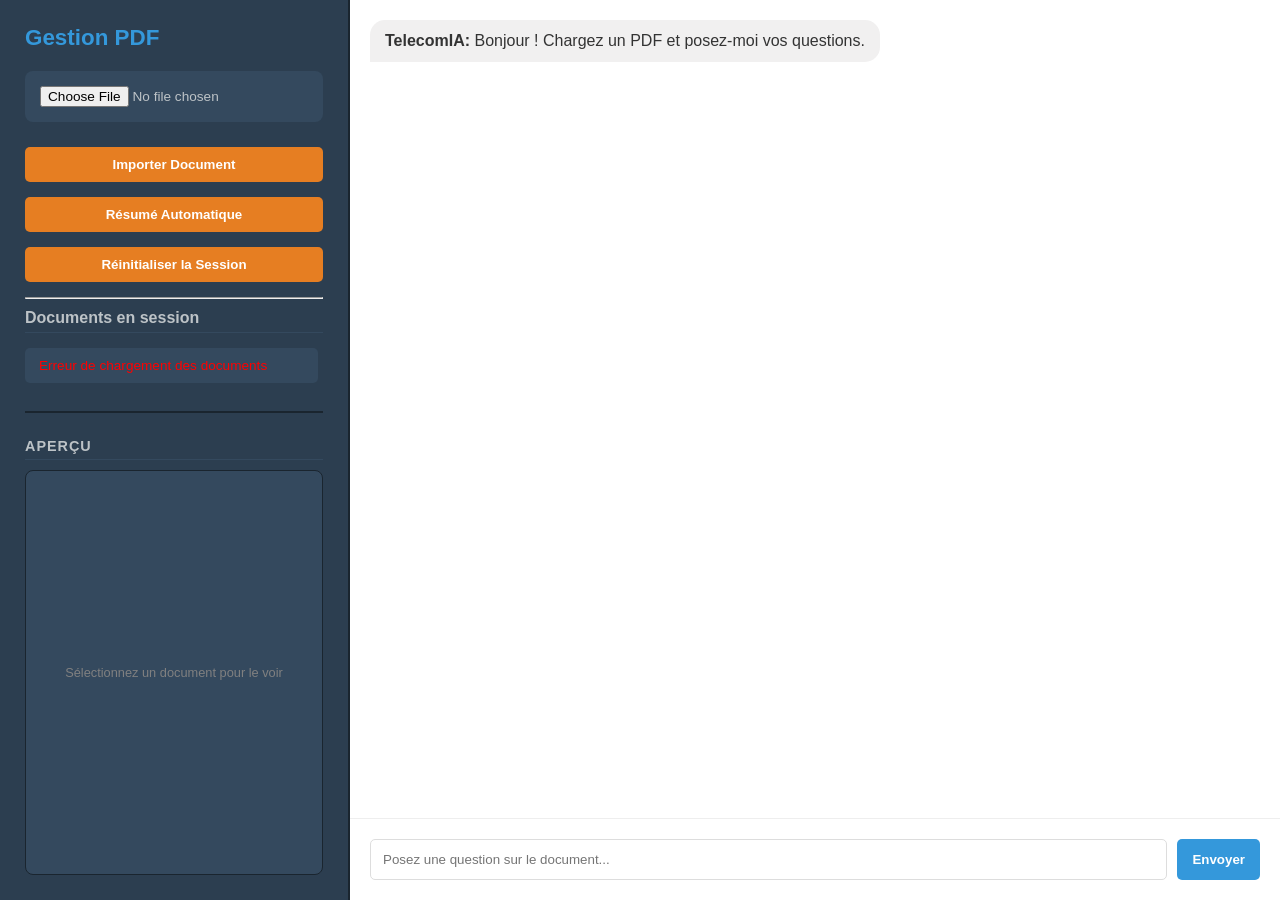
==== index.html @ db1c9161 "1er commit plein de bug" ====
<!DOCTYPE html>
<html lang="fr">
<head>
    <meta charset="UTF-8">
    <title>Mon IA Documentaire - TelecomIA RAG</title>
    <link rel="stylesheet" href="style.css">
</head>
<body>

<div class="main-layout">
    <div class="sidebar">
        <h2>Gestion PDF</h2>
        
        <div class="upload-section">
            <input type="file" id="pdfFile" accept=".pdf">
        </div>
        
        <div id="progress-container" style="display: none; ">
            <progress id="upload-progress" value="0" max="100" style="width: 100%;"></progress>
            <span id="progress-percent">0%</span>
        </div>

        <button id="btnImport" class="secondary">Importer Document</button>

        <button id="btnResume" class="secondary">Résumé Automatique</button>

        <button id="btnReset" class="secondary">Réinitialiser la Session</button>
        
        <hr>
        
        <h3>Documents en session</h3>
        <ul id="listeDocs">
            </ul>

        <div id="pdfViewerContainer">
            <h3>Aperçu</h3>
            <div id="pdfViewer">
                <p style="color: gray; font-size: 0.8em;">Sélectionnez un document pour le voir</p>
            </div>
        </div>
    </div>

    <div class="chat-area">
        <div id="chatBox">
            <div class="ai-msg"><b>TelecomIA:</b> Bonjour ! Chargez un PDF et posez-moi vos questions.</div>
        </div>
        
        <div class="input-group">
            <input type="text" id="question" placeholder="Posez une question sur le document...">
            <button id="btnEnvoyer">Envoyer</button>
        </div>
    </div>
</div>

<script src="index.js"></script>
</body>
</html>
---- style.css ----
/* --- Mise en page globale --- */
* {
    box-sizing: border-box;
    margin: 0;
    padding: 0;
}

body {
    font-family: 'Segoe UI', Tahoma, Geneva, Verdana, sans-serif;
    background-color: #f0f2f5;
    color: #333;
}

.main-layout {
    display: flex;
    height: 100vh; /* Toute la hauteur de l'écran */
    overflow: hidden;
}
/* --- Barre latérale (Sidebar) - VERSION COMPLÈTE --- */
.sidebar {
    /* Structure */
    width: 350px;
    height: 100vh;
    overflow-y: auto;
    display: flex;
    flex-direction: column;

    /* Look & Design */
    background-color: #2c3e50;
    color: #ecf0f1;
    padding: 25px;
    border-right: 2px solid #1a252f;
    box-shadow: 2px 0 10px rgba(0,0,0,0.2);
}

/* On garde les styles des éléments internes */
.sidebar h2 {
    font-size: 1.4em;
    margin-bottom: 20px;
    color: #3498db;
    font-weight: 600;
}

.sidebar h3 {
    font-size: 1em;
    margin-top: 10px;
    margin-bottom: 15px;
    color: #bdc3c7;
    border-bottom: 1px solid #34495e;
    padding-bottom: 5px;
}

.upload-section {
    margin-bottom: 25px;
    background: #34495e;
    padding: 15px;
    border-radius: 8px;
}

input[type="file"] {
    width: 100%;
    color: #bdc3c7;
    font-size: 0.85em;
}

/* --- Boutons --- */
button {
    padding: 10px 15px;
    border: none;
    border-radius: 5px;
    cursor: pointer;
    font-weight: bold;
    transition: background 0.3s;
}

#btnEnvoyer {
    background-color: #3498db;
    color: white;
}

#btnEnvoyer:hover {
    background-color: #2980b9;
}

.secondary {
    background-color: #e67e22;
    color: white;
    width: 100%;
    margin-bottom: 15px;
}

.secondary:hover {
    background-color: #d35400;
}
/* --- Liste des documents --- */
#listeDocs {
    list-style: none;
    margin-bottom: 20px;
    flex-shrink: 0; /* Empêche la liste de s'écraser, mais on va limiter sa hauteur */
    max-height: 110px; /* Taille maximum avant de scroller */
    overflow-y: auto;
    padding-right: 5px;
}

#listeDocs li {
    background: #34495e;
    padding: 10px; /* Plus d'espace pour cliquer */
    margin-bottom: 8px;
    border-radius: 5px;
    font-size: 0.85em;
    cursor: pointer;
    transition: all 0.2s ease;
    border-left: 4px solid transparent; /* Petit détail chic */
    white-space: nowrap; /* Empêche le texte de revenir à la ligne */
    overflow: hidden; /* Cache ce qui dépasse */
    text-overflow: ellipsis; /* Coupe le nom si trop long */
}

#listeDocs li:hover {
    background: #4e6a85;
    transform: translateX(3px); /* Effet de glissement au survol */
}

/* CLASSE ACTIVE : Ajoutée par le JS quand on clique */
#listeDocs li.actif {
    background: #3498db; 
    border-left: 5px solid #fff;
    font-weight: bold;
    box-shadow: 0 4px 12px rgba(0,0,0,0.2);
    position: relative; /* Indispensable pour placer la forme */
    clip-path: polygon(0% 0%, 95% 0%, 100% 50%, 95% 100%, 0% 100%);
    padding-right: 20px; /* Décale légèrement l'élément vers la droite */
}

/* Le triangle blanc */
#listeDocs li.actif::after {
    content: "";
    position: absolute;
    /* On le place juste avant la pointe de ta forme */
    right: 15%; 
    top: 50%;
    transform: translateY(-50%);
    
    /* Dessin du triangle blanc */
    border-top: 6px solid transparent;
    border-bottom: 6px solid transparent;
    border-left: 8px solid #fff; 
}

/* --- Vue Document (PDF) --- */
#pdfViewerContainer {
    flex-grow: 1;
    display: flex;
    flex-direction: column;
    border-top: 2px solid #1a252f;
    padding-top: 15px;
    min-height: 0; /* Important pour le scroll interne */
}

#pdfViewerContainer h3 {
    font-size: 0.9em;
    text-transform: uppercase;
    letter-spacing: 1px;
    margin-bottom: 10px;
    color: #bdc3c7;
}

#pdfViewer {
    flex-grow: 1;
    background: #34495e; /* Couleur sombre pour faire ressortir le PDF blanc */
    border-radius: 8px;
    overflow: hidden;
    display: flex;
    align-items: center;
    justify-content: center;
    border: 1px solid #1a252f;
}

#pdfViewer embed, #pdfViewer iframe {
    width: 100%;
    height: 100%;
    border: none;
}

/* --- Zone de Chat --- */
.chat-area {
    flex: 1;
    display: flex;
    flex-direction: column;
    background-color: white;
}

#chatBox {
    flex: 1;
    padding: 20px;
    overflow-y: auto;
    display: flex;
    flex-direction: column;
    gap: 15px;
}

.ai-msg {
    align-self: flex-start;
    background-color: #f1f0f0;
    padding: 10px 15px;
    border-radius: 15px 15px 15px 0;
    max-width: 80%;
    line-height: 1.4;
}

.user-msg {
    align-self: flex-end;
    background-color: #3498db;
    color: white;
    padding: 10px 15px;
    border-radius: 15px 15px 0 15px;
    max-width: 80%;
}

/* --- Barre de saisie --- */
.input-group {
    padding: 20px;
    border-top: 1px solid #eee;
    display: flex;
    gap: 10px;
}

#question {
    flex: 1;
    padding: 12px;
    border: 1px solid #ddd;
    border-radius: 5px;
    outline: none;
}
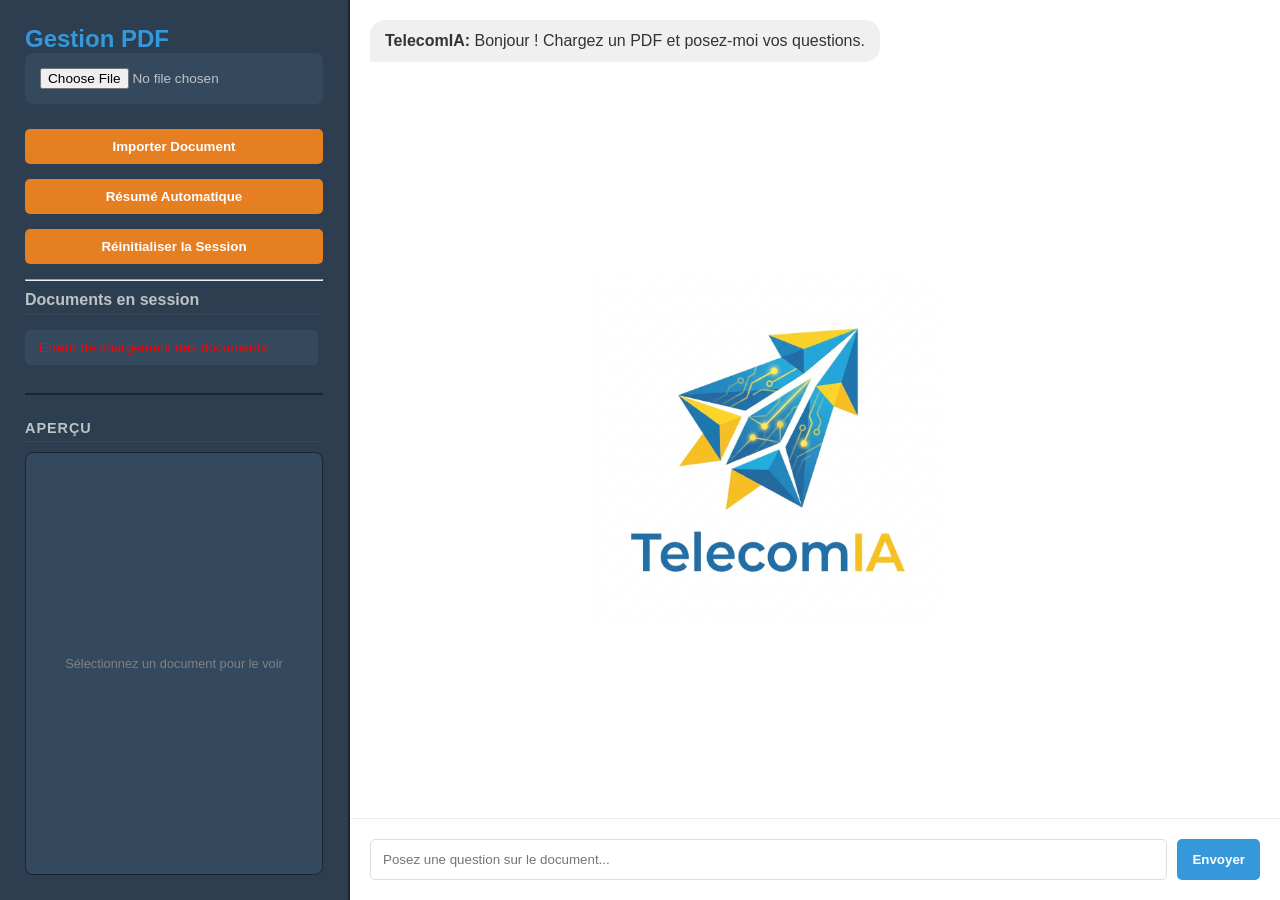
==== commit 984f3528: "ça marche enfin2" ====
--- a/index.html
+++ b/index.html
@@ -9,7 +9,9 @@
 
 <div class="main-layout">
     <div class="sidebar">
-        <h2>Gestion PDF</h2>
+        <button onclick="window.location.reload()" class="btn-titre-refresh">
+                 Gestion PDF
+        </button>
         
         <div class="upload-section">
             <input type="file" id="pdfFile" accept=".pdf">
--- a/style.css
+++ b/style.css
@@ -16,7 +16,25 @@
     height: 100vh; /* Toute la hauteur de l'écran */
     overflow: hidden;
 }
-/* --- Barre latérale (Sidebar) - VERSION COMPLÈTE --- */
+/* --- Barre latérale (Sidebar) --- */
+.btn-titre-refresh {
+    background: none;
+    border: none;
+    color: #3498db; /* Ta couleur bleue actuelle */
+    font-size: 24px; /* À ajuster selon ton design */
+    font-weight: bold;
+    cursor: pointer;
+    padding: 0;
+    text-align: left;
+    transition: opacity 0.2s;
+}
+
+.btn-titre-refresh:hover {
+    opacity: 0.7; /* Petit effet au survol pour montrer que c'est cliquable */
+}
+
+
+
 .sidebar {
     /* Structure */
     width: 350px;
@@ -197,9 +215,33 @@
     display: flex;
     flex-direction: column;
     gap: 15px;
-}
+    position: relative;
+    background-color: white;
+}
+
+#chatBox::before {
+    content: "";
+    position: fixed;
+    top: 50%;
+    left: 60%;
+    transform: translate(-50%, -50%);
+    width: 350px;  /* Taille du logo */
+    height: 350px; 
+    /* Remplace 'logo.png' par le chemin de ton image */
+    background-image: url('images/LOGOTelecomIA.png'); 
+    background-repeat: no-repeat;
+    background-position: center;
+    background-size: contain;
+    /* Opacité très basse pour l'effet "filigrane" */
+    opacity: 0.9; 
+    pointer-events: none; /* Permet de cliquer sur les messages à travers le logo */
+    z-index: 0;
+}
+
 
 .ai-msg {
+    position: relative;
+    z-index: 1;
     align-self: flex-start;
     background-color: #f1f0f0;
     padding: 10px 15px;
@@ -209,6 +251,8 @@
 }
 
 .user-msg {
+    position: relative;
+    z-index: 1;
     align-self: flex-end;
     background-color: #3498db;
     color: white;
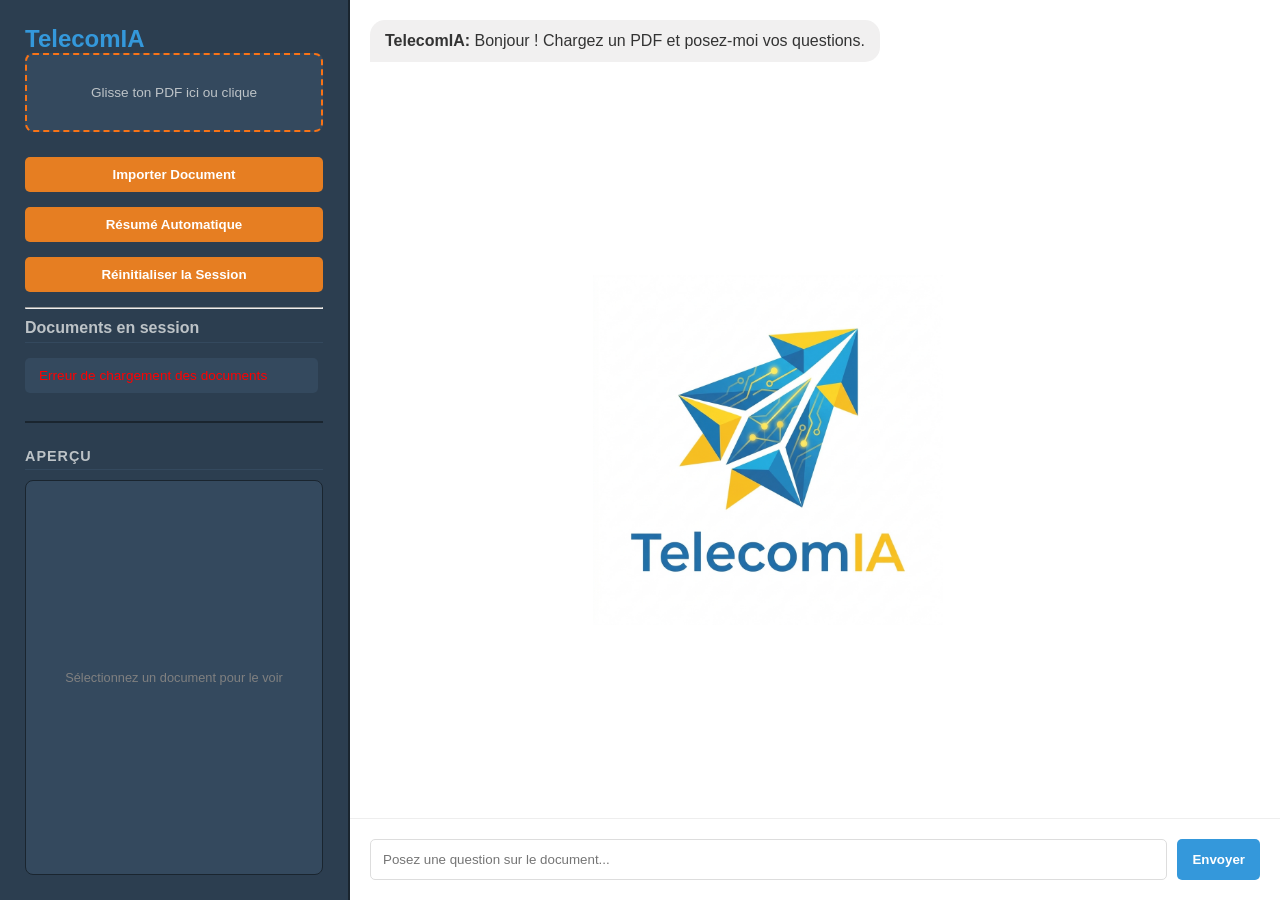
==== commit d094cc46: "optimisation2" ====
--- a/index.html
+++ b/index.html
@@ -9,11 +9,12 @@
 
 <div class="main-layout">
     <div class="sidebar">
-        <button onclick="window.location.reload()" class="btn-titre-refresh">
-                 Gestion PDF
+        <button type="button" onclick="window.location.reload()" class="btn-titre-refresh">
+                 TelecomIA
         </button>
         
         <div class="upload-section">
+            <span id="uploadText">Glisse ton PDF ici ou clique</span>
             <input type="file" id="pdfFile" accept=".pdf">
         </div>
         
--- a/style.css
+++ b/style.css
@@ -71,15 +71,38 @@
 .upload-section {
     margin-bottom: 25px;
     background: #34495e;
-    padding: 15px;
+    padding: 30px 15px;
     border-radius: 8px;
-}
-
-input[type="file"] {
-    width: 100%;
+    border: 2px dashed #f97316;
+    text-align: center;
     color: #bdc3c7;
     font-size: 0.85em;
-}
+    position: relative;
+}
+
+
+
+input[type="file"] {
+    position: absolute;
+    top: 0;
+    left: 0;
+    width: 100%;
+    height: 100%;
+    opacity: 0;
+    cursor: pointer;
+}
+
+.upload-section:hover {
+    background: #2c3e50; /* Un fond légèrement plus sombre */
+    border-color: #fb923c; /* Un orange plus vif */
+}
+
+/* 2. Feedback visuel quand l'utilisateur navigue au clavier (Accessibilité) */
+.upload-section:focus-within {
+    outline: 2px solid #fff;
+    border-color: #fb923c;
+}
+
 
 /* --- Boutons --- */
 button {
@@ -154,7 +177,6 @@
 #listeDocs li.actif::after {
     content: "";
     position: absolute;
-    /* On le place juste avant la pointe de ta forme */
     right: 15%; 
     top: 50%;
     transform: translateY(-50%);
@@ -185,7 +207,7 @@
 
 #pdfViewer {
     flex-grow: 1;
-    background: #34495e; /* Couleur sombre pour faire ressortir le PDF blanc */
+    background: #34495e; 
     border-radius: 8px;
     overflow: hidden;
     display: flex;
@@ -227,14 +249,12 @@
     transform: translate(-50%, -50%);
     width: 350px;  /* Taille du logo */
     height: 350px; 
-    /* Remplace 'logo.png' par le chemin de ton image */
     background-image: url('images/LOGOTelecomIA.png'); 
     background-repeat: no-repeat;
     background-position: center;
     background-size: contain;
-    /* Opacité très basse pour l'effet "filigrane" */
     opacity: 0.9; 
-    pointer-events: none; /* Permet de cliquer sur les messages à travers le logo */
+    pointer-events: none;
     z-index: 0;
 }
 
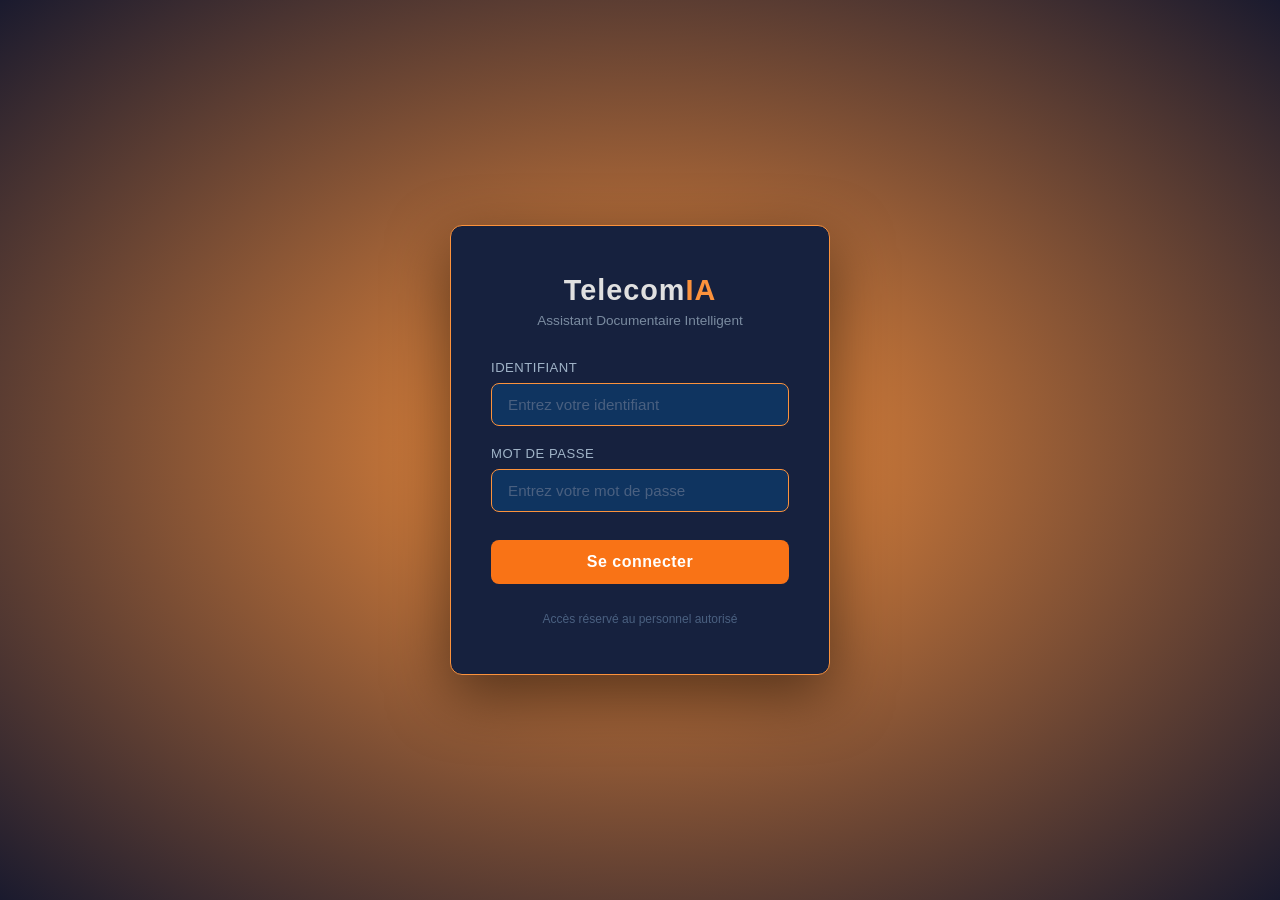
==== commit 772ec896: "drag&drop et page de loging" ====
--- a/index.html
+++ b/index.html
@@ -1,3 +1,5 @@
+
+
 <!DOCTYPE html>
 <html lang="fr">
 <head>
@@ -7,12 +9,14 @@
 </head>
 <body>
 
+
+    
 <div class="main-layout">
     <div class="sidebar">
         <button type="button" onclick="window.location.reload()" class="btn-titre-refresh">
                  TelecomIA
         </button>
-        
+        <div class="user-badge" id="userBadge"></div>
         <div class="upload-section">
             <span id="uploadText">Glisse ton PDF ici ou clique</span>
             <input type="file" id="pdfFile" accept=".pdf">
--- a/style.css
+++ b/style.css
@@ -16,22 +16,194 @@
     height: 100vh; /* Toute la hauteur de l'écran */
     overflow: hidden;
 }
+
+/* --- Écran de connexion --- */
+
+body.page-login {
+    background-color: #0f3460;
+    display: flex;
+    justify-content: center;
+    align-items: center;
+    height: 100vh;
+    overflow: hidden;
+}
+
+body.page-login::before {
+    content: '';
+    position: fixed;
+    top: -50%;
+    left: -50%;
+    width: 200%;
+    height: 200%;
+    background: radial-gradient(ellipse at center, #fb923c 0%, #1a1a2e 50%, #0f3460 100%);
+    animation: rotateBg 10s linear infinite;
+    z-index: 0;
+}
+
+@keyframes rotateBg {
+    0%   { transform: rotate(0deg); }
+    100% { transform: rotate(360deg); }
+}
+
+
+body.page-login .main-layout {
+    display: none;
+}
+
+/* Container */
+body.page-login .login-container,
+body.page-login #login-screen {
+    position: relative;
+    z-index: 1;
+    background: #16213e;
+    border: 1px solid #fb923c;
+    border-radius: 12px;
+    padding: 48px 40px;
+    width: 380px;
+    max-width: 90%;
+    box-shadow: 0 20px 60px rgba(0,0,0,0.5);
+    animation: fadeIn 0.4s ease;
+    text-align: center;
+    color: #e0e0e0;
+    margin: 0 auto;
+}
+
+@keyframes fadeIn {
+    from { opacity: 0; transform: translateY(20px); }
+    to   { opacity: 1; transform: translateY(0); }
+}
+
+/* Logo */
+body.page-login .logo {
+    margin-bottom: 32px;
+}
+body.page-login .logo h1 {
+    color: #e0e0e0;
+    font-size: 1.8rem;
+    font-weight: 700;
+    letter-spacing: 1px;
+}
+body.page-login .logo span {
+    color: #fb923c;
+}
+body.page-login .logo p {
+    color: #7a8ba0;
+    font-size: 0.85rem;
+    margin-top: 6px;
+}
+
+/* Groupes de formulaire */
+body.page-login .form-group {
+    margin-bottom: 20px;
+    text-align: left;
+}
+body.page-login label {
+    display: block;
+    color: #a0b4c8;
+    font-size: 0.82rem;
+    margin-bottom: 8px;
+    letter-spacing: 0.5px;
+    text-transform: uppercase;
+}
+
+/* Champs */
+body.page-login input {
+    width: 100%;
+    padding: 12px 16px;
+    background: #0f3460;
+    border: 0.5px solid #fb923c;
+    border-radius: 8px;
+    color: #e0e0e0;
+    font-size: 0.95rem;
+    outline: none;
+    transition: border-color 0.2s, box-shadow 0.2s;
+    box-sizing: border-box;
+}
+body.page-login input:focus {
+    box-shadow: 0 0 0 1px #fb923c;
+}
+body.page-login input::placeholder {
+    color: #4a6080;
+}
+
+/* Bouton */
+body.page-login .btn-login,
+body.page-login #btnLogin {
+    width: 100%;
+    padding: 13px;
+    background: #f97316;
+    color: #fff;
+    border: none;
+    border-radius: 8px;
+    font-size: 1rem;
+    font-weight: 600;
+    cursor: pointer;
+    margin-top: 8px;
+    transition: background 0.2s, transform 0.1s;
+    letter-spacing: 0.5px;
+}
+body.page-login .btn-login:hover,
+body.page-login #btnLogin:hover {
+    background: #fb923c;
+}
+body.page-login .btn-login:active,
+body.page-login #btnLogin:active {
+    transform: scale(0.98);
+}
+body.page-login .btn-login:disabled,
+body.page-login #btnLogin:disabled {
+    background: #2a5080;
+    cursor: not-allowed;
+}
+
+/* Message d'erreur */
+body.page-login .error-msg {
+    background: rgba(220, 53, 69, 0.15);
+    border: 1px solid rgba(220, 53, 69, 0.4);
+    color: #ff6b7a;
+    padding: 10px 14px;
+    border-radius: 8px;
+    font-size: 0.85rem;
+    margin-top: 16px;
+    display: none;
+    text-align: center;
+}
+body.page-login .error-msg.visible {
+    display: block;
+    animation: shake 0.3s ease;
+}
+
+@keyframes shake {
+    0%, 100% { transform: translateX(0); }
+    25%       { transform: translateX(-6px); }
+    75%       { transform: translateX(6px); }
+}
+
+/* Pied de page */
+body.page-login .footer-text,
+body.page-login p.footer-text {
+    text-align: center;
+    color: #4a6080;
+    font-size: 0.75rem;
+    margin-top: 28px;
+}
+
 /* --- Barre latérale (Sidebar) --- */
 .btn-titre-refresh {
     background: none;
     border: none;
-    color: #3498db; /* Ta couleur bleue actuelle */
-    font-size: 24px; /* À ajuster selon ton design */
-    font-weight: bold;
+    color: #ffffff; 
+    font-size: 1.8rem;
+    font-weight: 700;
+    letter-spacing: 1px;
     cursor: pointer;
     padding: 0;
-    text-align: left;
+    text-align: center;
     transition: opacity 0.2s;
-}
-
-.btn-titre-refresh:hover {
-    opacity: 0.7; /* Petit effet au survol pour montrer que c'est cliquable */
-}
+    height: 30px;
+}
+
+.btn-titre-refresh:hover {opacity: 0.7; }
 
 
 
@@ -93,15 +265,10 @@
 }
 
 .upload-section:hover {
-    background: #2c3e50; /* Un fond légèrement plus sombre */
-    border-color: #fb923c; /* Un orange plus vif */
-}
-
-/* 2. Feedback visuel quand l'utilisateur navigue au clavier (Accessibilité) */
-.upload-section:focus-within {
-    outline: 2px solid #fff;
+    background: #2c3e50; 
     border-color: #fb923c;
 }
+
 
 
 /* --- Boutons --- */
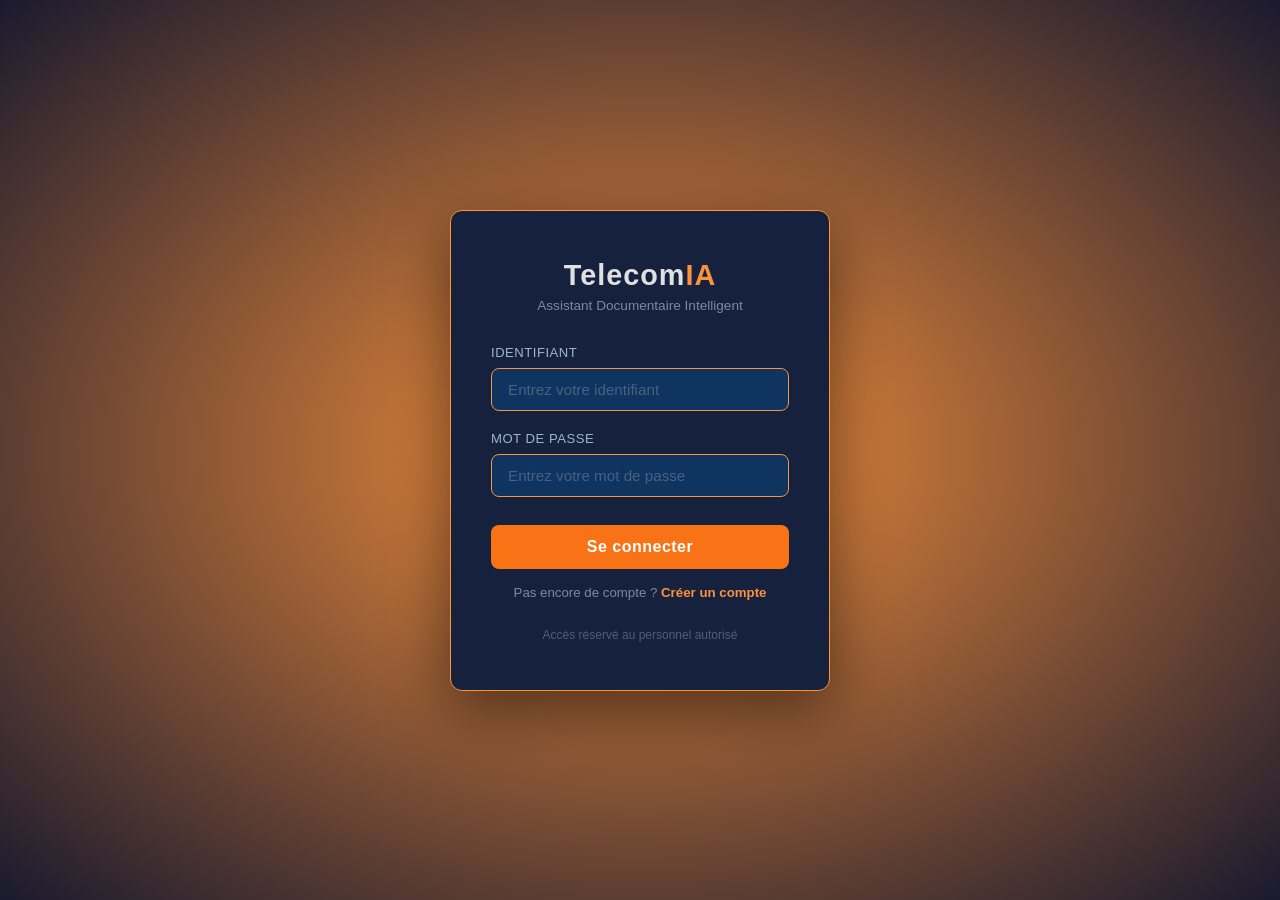
==== commit 6ee62f29: "motpasse hasher et page de d'inscription" ====
--- a/index.html
+++ b/index.html
@@ -42,12 +42,13 @@
         <div id="pdfViewerContainer">
             <h3>Aperçu</h3>
             <div id="pdfViewer">
-                <p style="color: gray; font-size: 0.8em;">Sélectionnez un document pour le voir</p>
+                <p>Sélectionnez un document pour le voir</p>
             </div>
         </div>
     </div>
 
     <div class="chat-area">
+        <a href="register.html" class="btn-register-top">Inscription</a>
         <div id="chatBox">
             <div class="ai-msg"><b>TelecomIA:</b> Bonjour ! Chargez un PDF et posez-moi vos questions.</div>
         </div>
--- a/style.css
+++ b/style.css
@@ -19,13 +19,177 @@
 
 /* --- Écran de connexion --- */
 
-body.page-login {
+
+body.page-register {
     background-color: #0f3460;
     display: flex;
     justify-content: center;
     align-items: center;
     height: 100vh;
     overflow: hidden;
+}
+
+
+body.page-register::before {
+    content: '';
+    position: fixed;
+    top: -50%;
+    left: -50%;
+    width: 200%;
+    height: 200%;
+    background: radial-gradient(ellipse at center, #fb923c 0%, #1a1a2e 50%, #0f3460 100%);
+    animation: rotateBg 10s linear infinite;
+    z-index: 0;
+}
+
+body.page-register .main-layout {
+    display: none;
+}
+
+/* Container */
+body.page-register .register-container,
+body.page-register #register-screen {
+    position: relative;
+    z-index: 1;
+    background: #16213e;
+    border: 1px solid #fb923c;
+    border-radius: 12px;
+    padding: 48px 40px;
+    width: 380px;
+    max-width: 90%;
+    box-shadow: 0 20px 60px rgba(0,0,0,0.5);
+    animation: fadeIn 0.4s ease;
+    text-align: center;
+    color: #e0e0e0;
+    margin: 0 auto;
+}
+
+/* Logo */
+body.page-register .logo {
+    margin-bottom: 32px;
+}
+body.page-register .logo h1 {
+    color: #e0e0e0;
+    font-size: 1.8rem;
+    font-weight: 700;
+    letter-spacing: 1px;
+}
+body.page-register .logo span {
+    color: #fb923c;
+}
+body.page-register .logo p {
+    color: #7a8ba0;
+    font-size: 0.85rem;
+    margin-top: 6px;
+}
+
+/* Groupes de formulaire */
+body.page-register .form-group {
+    margin-bottom: 20px;
+    text-align: left;
+}
+body.page-register label {
+    display: block;
+    color: #a0b4c8;
+    font-size: 0.82rem;
+    margin-bottom: 8px;
+    letter-spacing: 0.5px;
+    text-transform: uppercase;
+}
+
+/* Champs */
+body.page-register input, select {
+    width: 100%;
+    padding: 12px 16px;
+    background: #0f3460;
+    border: 0.5px solid #fb923c;
+    border-radius: 8px;
+    color: #e0e0e0;
+    font-size: 0.95rem;
+    outline: none;
+    transition: border-color 0.2s, box-shadow 0.2s;
+    box-sizing: border-box;
+}
+body.page-register input:focus, select:focus {
+    box-shadow: 0 0 0 1px #fb923c;
+}
+body.page-register input::placeholder {
+    color: #4a6080;
+}
+
+/* Bouton */
+body.page-register .btn-register,
+body.page-register #btnRegister {
+    width: 100%;
+    padding: 13px;
+    background: #f97316;
+    color: #fff;
+    border: none;
+    border-radius: 8px;
+    font-size: 1rem;
+    font-weight: 600;
+    cursor: pointer;
+    margin-top: 8px;
+    transition: background 0.2s, transform 0.1s;
+    letter-spacing: 0.5px;
+}
+body.page-register .btn-register:hover,
+body.page-register #btnRegister:hover {
+    background: #fb923c;
+}
+body.page-register .btn-register:active,
+body.page-register #btnRegister:active {
+    transform: scale(0.98);
+}
+body.page-register .btn-register:disabled,
+body.page-register #btnRegister:disabled {
+    background: #2a5080;
+    cursor: not-allowed;
+}
+
+/* Message d'erreur */
+body.page-register .error-msg {
+    background: rgba(220, 53, 69, 0.15);
+    border: 1px solid rgba(220, 53, 69, 0.4);
+    color: #ff6b7a;
+    padding: 10px 14px;
+    border-radius: 8px;
+    font-size: 0.85rem;
+    margin-top: 16px;
+    display: none;
+    text-align: center;
+}
+body.page-register .error-msg.visible {
+    display: block;
+    animation: shake 0.3s ease;
+}
+
+@keyframes shake {
+    0%, 100% { transform: translateX(0); }
+    25%       { transform: translateX(-6px); }
+    75%       { transform: translateX(6px); }
+}
+
+/* Pied de page */
+body.page-register .footer-text,
+body.page-register p.footer-text {
+    text-align: center;
+    color: #4a6080;
+    font-size: 0.75rem;
+    margin-top: 28px;
+}
+
+
+body.page-login {
+    background-color: #0f3460;
+    display: flex;
+    justify-content: center;
+    align-items: center;
+    height: 100vh;
+    overflow: hidden;
+    top: -50%;
+    left: -50%;
+    width: 100%;
 }
 
 body.page-login::before {
@@ -107,7 +271,7 @@
 }
 
 /* Champs */
-body.page-login input {
+body.page-login input, select {
     width: 100%;
     padding: 12px 16px;
     background: #0f3460;
@@ -119,7 +283,7 @@
     transition: border-color 0.2s, box-shadow 0.2s;
     box-sizing: border-box;
 }
-body.page-login input:focus {
+body.page-login input:focus, select:focus {
     box-shadow: 0 0 0 1px #fb923c;
 }
 body.page-login input::placeholder {
@@ -462,4 +626,140 @@
     border: 1px solid #ddd;
     border-radius: 5px;
     outline: none;
+}
+
+
+/* --- Page Inscription --- */
+body.page-login .register-container {
+    width: 440px;
+    padding: 40px 42px;
+}
+
+.form-row {
+    display: flex;
+    gap: 14px;
+}
+.form-row .form-group {
+    flex: 1;
+    margin-bottom: 18px;
+}
+
+.strength-wrap {
+    display: flex;
+    gap: 5px;
+    margin-top: 7px;
+}
+.strength-bar {
+    flex: 1;
+    height: 3px;
+    border-radius: 3px;
+    background: #1a3550;
+    transition: background 0.35s ease;
+}
+.strength-bar.weak   { background: #ef4444; }
+.strength-bar.medium { background: #f59e0b; }
+.strength-bar.strong { background: #22c55e; }
+
+.success-msg {
+    background: rgba(34, 197, 94, 0.12);
+    border: 1px solid rgba(34, 197, 94, 0.35);
+    color: #4ade80;
+    padding: 10px 14px;
+    border-radius: 8px;
+    font-size: 0.85rem;
+    margin-top: 16px;
+    display: none;
+    text-align: center;
+}
+.success-msg.visible {
+    display: block;
+    animation: fadeIn 0.3s ease;
+}
+
+.or-divider {
+    display: flex;
+    align-items: center;
+    gap: 10px;
+    color: #4a6080;
+    font-size: 0.78rem;
+    margin: 18px 0 14px;
+}
+.or-divider::before,
+.or-divider::after {
+    content: '';
+    flex: 1;
+    height: 1px;
+    background: #1e3a5a;
+}
+
+.bottom-link {
+    text-align: center;
+    color: #7a8ba0;
+    font-size: 0.83rem;
+    margin-top: 18px;
+}
+.bottom-link a {
+    color: #fb923c;
+    text-decoration: none;
+    font-weight: 600;
+    transition: color 0.2s;
+}
+.bottom-link a:hover {
+    color: #f97316;
+    text-decoration: underline;
+}
+
+.field-hint {
+    color: #4a6080;
+    font-size: 0.72rem;
+    margin-top: 5px;
+}
+.match-ok   { color: #4ade80; font-size: 0.72rem; margin-top: 5px; }
+.match-fail { color: #f87171; font-size: 0.72rem; margin-top: 5px; }
+
+/* --- Lien inscription dans login.html --- */
+body.page-login .register-link {
+    text-align: center;
+    color: #7a8ba0;
+    font-size: 0.83rem;
+    margin-top: 16px;
+}
+body.page-login .register-link a {
+    color: #fb923c;
+    text-decoration: none;
+    font-weight: 600;
+}
+body.page-login .register-link a:hover {
+    color: #f97316;
+    text-decoration: underline;
+}
+
+/* --- Barre top + bouton inscription dans index.html --- */
+.chat-topbar {
+    display: flex;
+    justify-content: flex-end;
+    align-items: center;
+    padding: 10px 20px;
+    border-bottom: 1px solid #eee;
+    background: #ffffff;
+    flex-shrink: 0;
+}
+.btn-register-top {
+    display: inline-flex;
+    align-items: center;
+    gap: 7px;
+    background: #f97316;
+    color: #fff;
+    padding: 16px 16px;
+    border-radius: 1px;
+    font-size: 1rem;
+    font-weight: 700;
+    text-decoration: none;
+    transition: background 0.2s, transform 0.15s, box-shadow 0.2s;
+    box-shadow: 0 2px 8px rgba(249,115,22,0.3);
+}
+.btn-register-top:hover {
+    background: #fb923c;
+    transform: translateY(-1px);
+    box-shadow: 0 4px 14px rgba(249,115,22,0.4);
 }
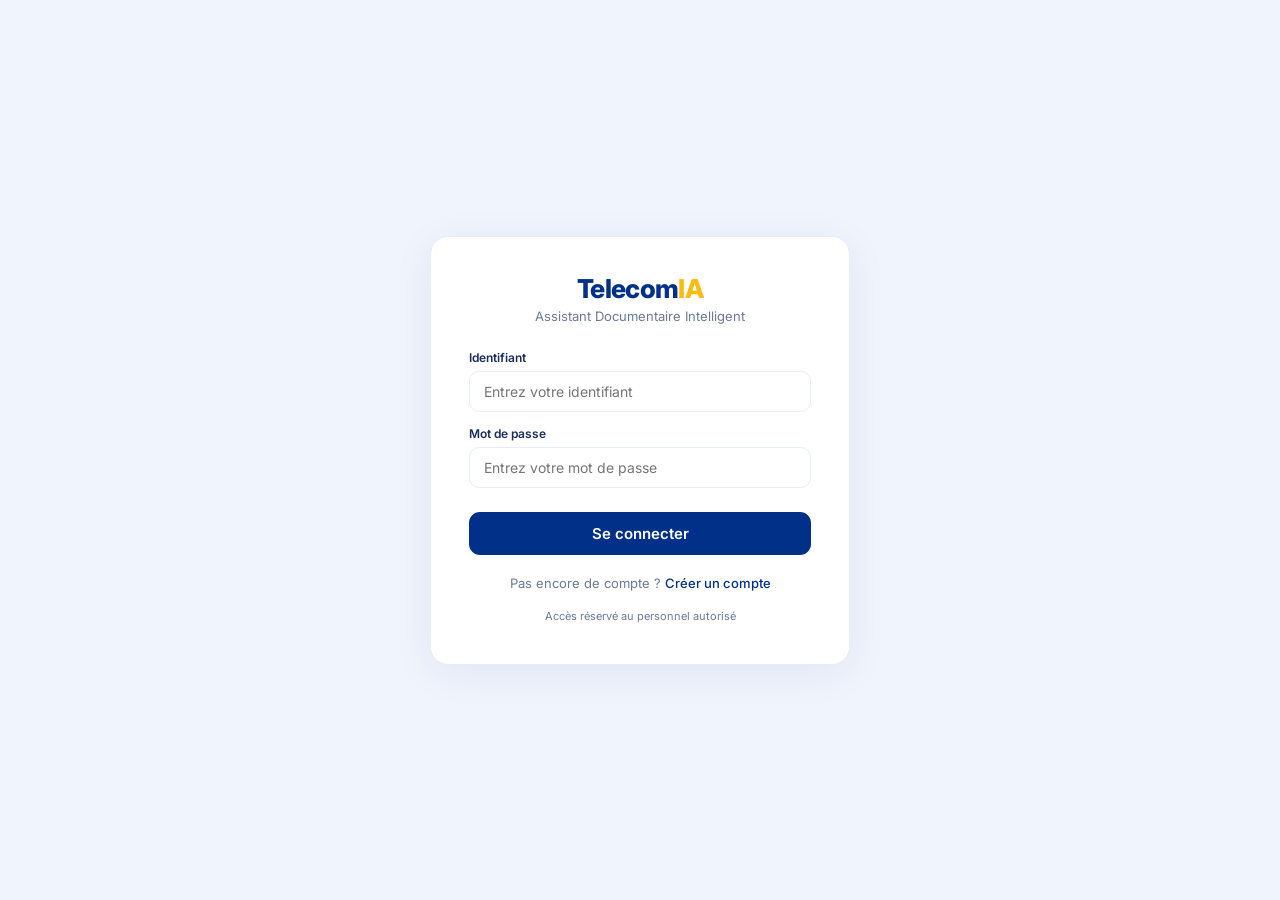
==== commit a46837b9: "add new front with other imporovement" ====
--- a/index.html
+++ b/index.html
@@ -1,5 +1,3 @@
-
-
 <!DOCTYPE html>
 <html lang="fr">
 <head>
@@ -16,7 +14,6 @@
         <button type="button" onclick="window.location.reload()" class="btn-titre-refresh">
                  TelecomIA
         </button>
-        <div class="user-badge" id="userBadge"></div>
         <div class="upload-section">
             <span id="uploadText">Glisse ton PDF ici ou clique</span>
             <input type="file" id="pdfFile" accept=".pdf">
@@ -33,11 +30,8 @@
 
         <button id="btnReset" class="secondary">Réinitialiser la Session</button>
         
-        <hr>
-        
         <h3>Documents en session</h3>
-        <ul id="listeDocs">
-            </ul>
+        <ul id="listeDocs"></ul>
 
         <div id="pdfViewerContainer">
             <h3>Aperçu</h3>
--- a/style.css
+++ b/style.css
@@ -373,7 +373,7 @@
 
 .sidebar {
     /* Structure */
-    width: 350px;
+    width: 280px;
     height: 100vh;
     overflow-y: auto;
     display: flex;
@@ -467,9 +467,8 @@
 /* --- Liste des documents --- */
 #listeDocs {
     list-style: none;
-    margin-bottom: 20px;
     flex-shrink: 0; /* Empêche la liste de s'écraser, mais on va limiter sa hauteur */
-    max-height: 110px; /* Taille maximum avant de scroller */
+    max-height: 90px; /* Taille maximum avant de scroller */
     overflow-y: auto;
     padding-right: 5px;
 }
@@ -524,7 +523,6 @@
     display: flex;
     flex-direction: column;
     border-top: 2px solid #1a252f;
-    padding-top: 15px;
     min-height: 0; /* Important pour le scroll interne */
 }
 
@@ -552,6 +550,13 @@
     height: 100%;
     border: none;
 }
+
+#pdfViewer p
+{
+    margin: 0;
+    padding: 7px 14px;
+}
+
 
 /* --- Zone de Chat --- */
 .chat-area {
